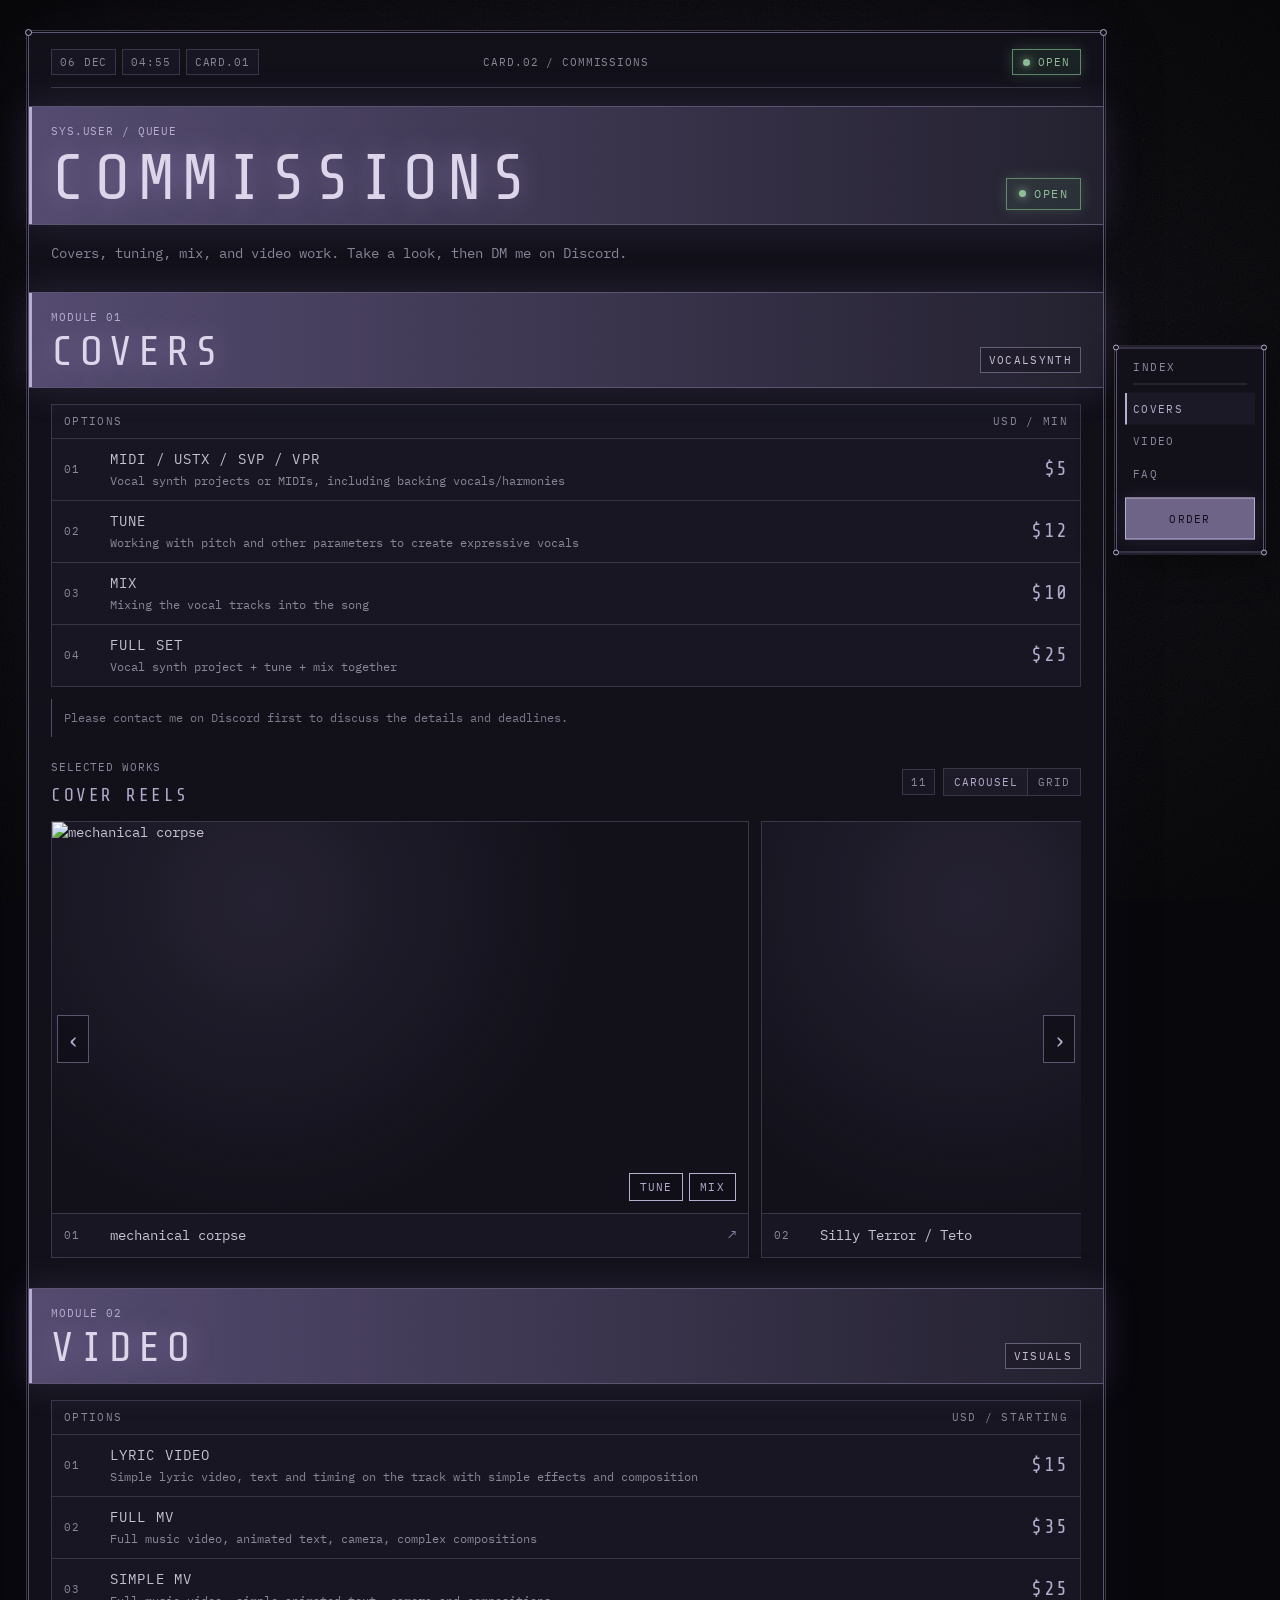
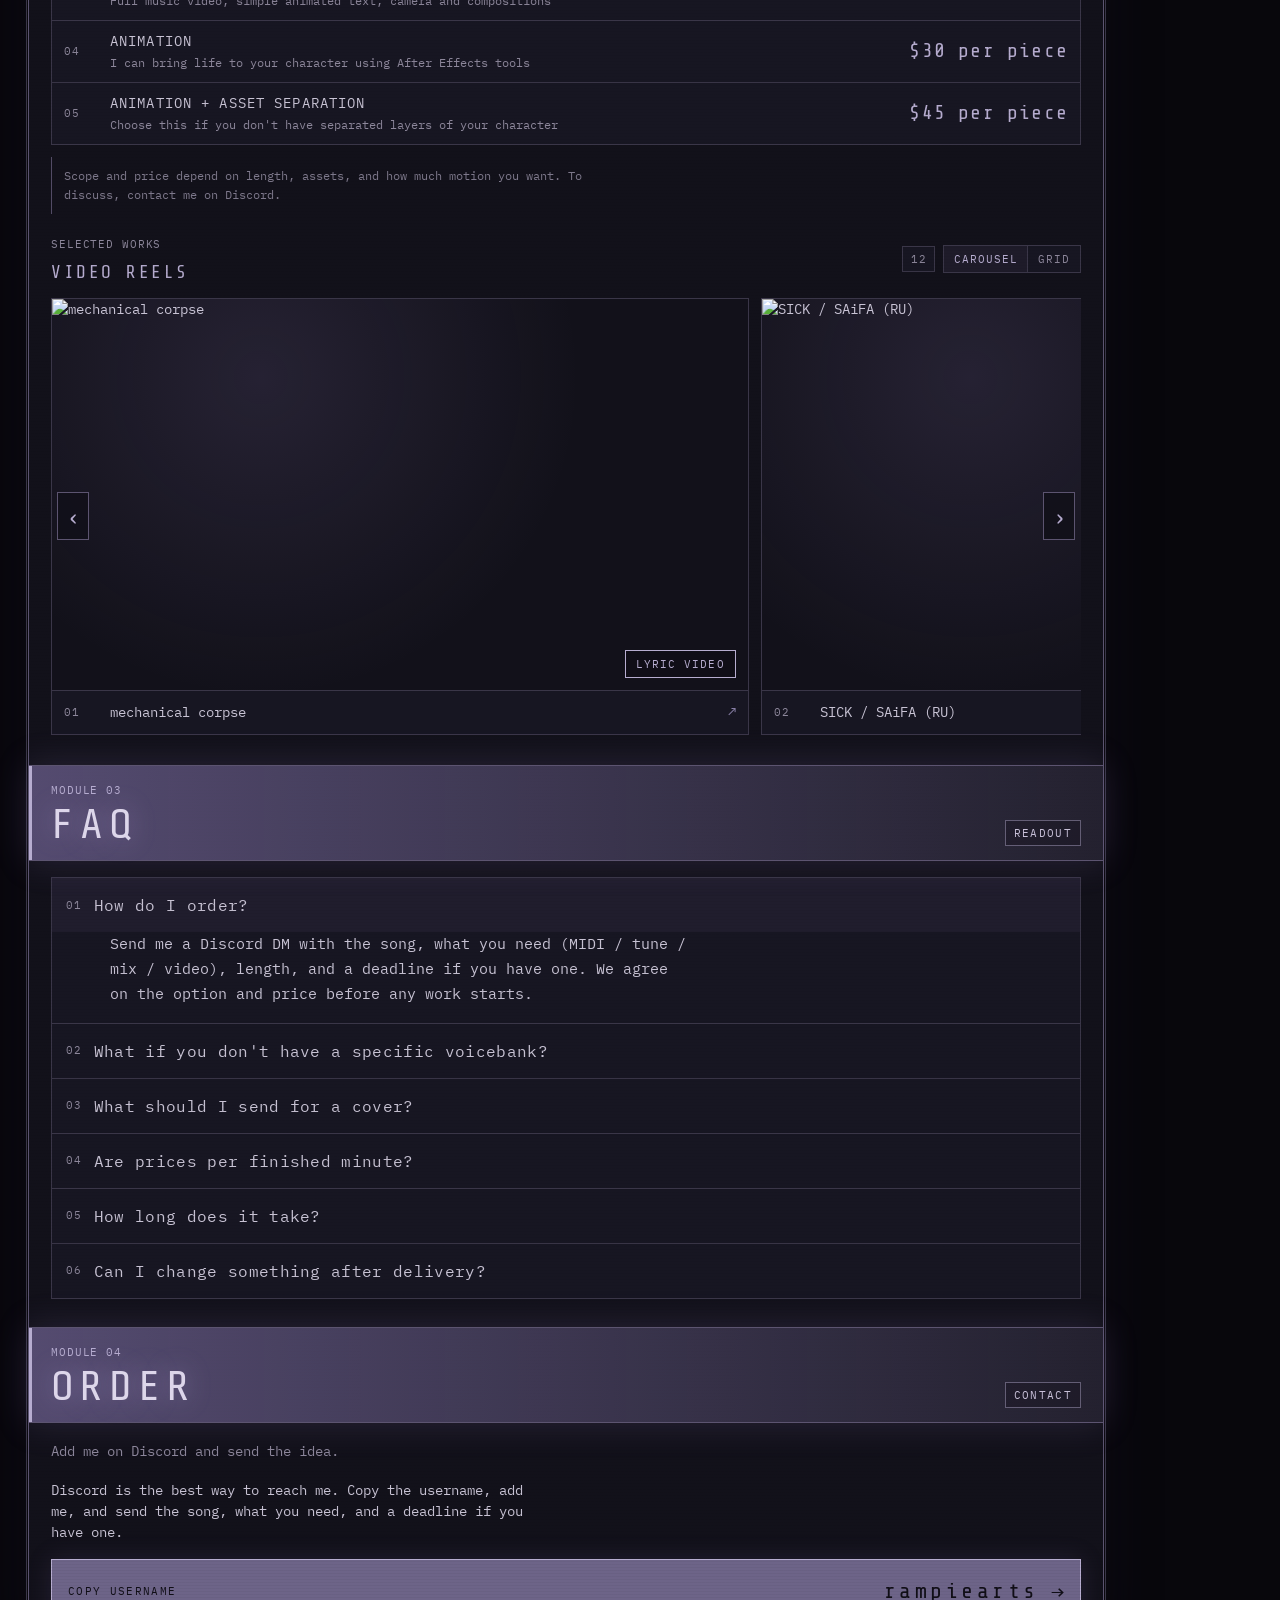
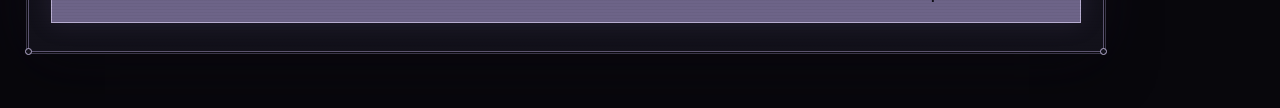
==== commissions.html @ 40d10630 "Initial commit" ====
<!DOCTYPE html>
<html lang="ru" class="page-commissions">
  <head>
    <meta charset="UTF-8" />
    <meta name="viewport" content="width=device-width, initial-scale=1" />
    <title>Rampie — Commissions</title>
    <meta name="description" content="Rampie — covers, mix, visuals. Commission menu." />
    <meta name="referrer" content="strict-origin-when-cross-origin" />
    <link rel="icon" href="assets/favicon.svg" type="image/svg+xml" />
    <link rel="preconnect" href="https://fonts.googleapis.com" />
    <link rel="preconnect" href="https://fonts.gstatic.com" crossorigin />
    <link
      href="https://fonts.googleapis.com/css2?family=IBM+Plex+Mono:wght@400;500;600&family=Share+Tech+Mono&display=swap"
      rel="stylesheet"
    />
    <link rel="stylesheet" href="css/styles.css" />
  </head>
  <body>
    <div class="crt" aria-hidden="true">
      <div class="crt-grid"></div>
      <div class="crt-grain"></div>
      <div class="crt-vignette"></div>
    </div>

    <nav class="side-nav" aria-label="Sections">
      <span class="node node-tl" aria-hidden="true"></span>
      <span class="node node-tr" aria-hidden="true"></span>
      <span class="node node-bl" aria-hidden="true"></span>
      <span class="node node-br" aria-hidden="true"></span>
      <p class="side-nav-kicker">INDEX</p>
      <a href="#covers" data-nav="covers">COVERS</a>
      <a href="#video" data-nav="video">VIDEO</a>
      <a href="#faq" data-nav="faq">FAQ</a>
      <a class="nav-order" href="#order">ORDER</a>
    </nav>

    <main class="stage stage-wide">
      <article class="window window-wide">
        <span class="node node-tl" aria-hidden="true"></span>
        <span class="node node-tr" aria-hidden="true"></span>
        <span class="node node-bl" aria-hidden="true"></span>
        <span class="node node-br" aria-hidden="true"></span>
        <div class="window-scan" aria-hidden="true"></div>

        <header class="window-bar">
          <div class="chips">
            <span class="chip" id="clock-date">-- --</span>
            <span class="chip" id="clock-time">--:--</span>
            <a class="chip chip-link" href="index.html">CARD.01</a>
          </div>
          <div class="sys-label">CARD.02 / COMMISSIONS</div>
          <div class="bar-status">
            <span class="status-chip is-open" data-commissions-status>
              <i class="status-dot" aria-hidden="true"></i>
              <span data-commissions-label>OPEN</span>
            </span>
          </div>
        </header>

        <section class="page-intro">
          <header class="title-bar">
            <div>
              <p class="kicker">SYS.USER / QUEUE</p>
              <h1 class="page-title">COMMISSIONS</h1>
            </div>
            <span class="status-chip status-chip-lg is-open" data-commissions-status>
              <i class="status-dot" aria-hidden="true"></i>
              <span data-commissions-label>OPEN</span>
            </span>
          </header>
          <p class="blurb page-blurb">
            Covers, tuning, mix, and video work. Take a look, then DM me on Discord.
          </p>
        </section>

        <!--
          КАВЕРЫ — опции и цены за минуту.
          Правь названия и цифры прямо здесь.
        -->
        <section class="mod" id="covers">
          <header class="title-bar">
            <div>
              <p class="kicker">MODULE 01</p>
              <h2>COVERS</h2>
            </div>
            <span class="mod-tag">VOCALSYNTH</span>
          </header>

          <div class="opt-box">
            <header>
              <span>OPTIONS</span>
              <span>USD / MIN</span>
            </header>
            <ol>
              <li>
                <span class="idx">01</span>
                <div class="opt-copy">
                  <span class="opt-name">MIDI / USTX / SVP / VPR</span>
                  <span class="opt-desc">Vocal synth projects or MIDIs, including backing vocals/harmonies</span>
                </div>
                <span class="opt-price">$5</span>
              </li>
              <li>
                <span class="idx">02</span>
                <div class="opt-copy">
                  <span class="opt-name">TUNE</span>
                  <span class="opt-desc">Working with pitch and other parameters to create expressive vocals</span>
                </div>
                <span class="opt-price">$12</span>
              </li>
              <li>
                <span class="idx">03</span>
                <div class="opt-copy">
                  <span class="opt-name">MIX</span>
                  <span class="opt-desc">Mixing the vocal tracks into the song</span>
                </div>
                <span class="opt-price">$10</span>
              </li>
              <li>
                <span class="idx">04</span>
                <div class="opt-copy">
                  <span class="opt-name">FULL SET</span>
                  <span class="opt-desc">Vocal synth project + tune + mix together</span>
                </div>
                <span class="opt-price">$25</span>
              </li>
            </ol>
          </div>

          <p class="memo">
            Please contact me on Discord first to discuss the details and deadlines.
          </p>

          <div class="works" data-works="covers">
            <header class="works-head">
              <div>
                <p class="kicker">SELECTED WORKS</p>
                <h3>COVER REELS</h3>
              </div>
              <div class="works-tools">
                <span class="works-count" data-works-count>00</span>
                <div class="view-toggle" role="group" aria-label="Works layout">
                  <button type="button" class="is-on" data-view="carousel">CAROUSEL</button>
                  <button type="button" data-view="grid">GRID</button>
                </div>
              </div>
            </header>
            <div class="carousel">
              <button type="button" class="carousel-btn prev" data-carousel-prev aria-label="Previous">‹</button>
              <div class="carousel-track" data-carousel-track tabindex="0"></div>
              <button type="button" class="carousel-btn next" data-carousel-next aria-label="Next">›</button>
            </div>
          </div>
        </section>

        <!--
          ВИДЕО — lyric / MV / анимация.
          Цены здесь за работу, не за минуту — поправь как нужно.
        -->
        <section class="mod" id="video">
          <header class="title-bar">
            <div>
              <p class="kicker">MODULE 02</p>
              <h2>VIDEO</h2>
            </div>
            <span class="mod-tag">VISUALS</span>
          </header>

          <div class="opt-box">
            <header>
              <span>OPTIONS</span>
              <span>USD / STARTING</span>
            </header>
            <ol>
              <li>
                <span class="idx">01</span>
                <div class="opt-copy">
                  <span class="opt-name">LYRIC VIDEO</span>
                  <span class="opt-desc">Simple lyric video, text and timing on the track with simple effects and composition</span>
                </div>
                <span class="opt-price">$15</span>
              </li>
              <li>
                <span class="idx">02</span>
                <div class="opt-copy">
                  <span class="opt-name">FULL MV</span>
                  <span class="opt-desc">Full music video, animated text, camera, complex compositions</span>
                </div>
                <span class="opt-price">$35</span>
              </li>
              <li>
                <span class="idx">03</span>
                <div class="opt-copy">
                  <span class="opt-name">SIMPLE MV</span>
                  <span class="opt-desc">Full music video, simple animated text, camera and compositions</span>
                </div>
                <span class="opt-price">$25</span>
              </li>
              <li>
                <span class="idx">04</span>
                <div class="opt-copy">
                  <span class="opt-name">ANIMATION</span>
                  <span class="opt-desc">I can bring life to your character using After Effects tools</span>
                </div>
                <span class="opt-price">$30 per piece</span>
              </li>
              <li>
                <span class="idx">05</span>
                <div class="opt-copy">
                  <span class="opt-name">ANIMATION + ASSET SEPARATION</span>
                  <span class="opt-desc">Choose this if you don't have separated layers of your character</span>
                </div>
                <span class="opt-price">$45 per piece</span>
              </li>
            </ol>
          </div>

          <p class="memo">
            Scope and price depend on length, assets, and how much motion you want. To discuss, contact me on Discord.
          </p>

          <div class="works" data-works="video">
            <header class="works-head">
              <div>
                <p class="kicker">SELECTED WORKS</p>
                <h3>VIDEO REELS</h3>
              </div>
              <div class="works-tools">
                <span class="works-count" data-works-count>00</span>
                <div class="view-toggle" role="group" aria-label="Works layout">
                  <button type="button" class="is-on" data-view="carousel">CAROUSEL</button>
                  <button type="button" data-view="grid">GRID</button>
                </div>
              </div>
            </header>
            <div class="carousel">
              <button type="button" class="carousel-btn prev" data-carousel-prev aria-label="Previous">‹</button>
              <div class="carousel-track" data-carousel-track tabindex="0"></div>
              <button type="button" class="carousel-btn next" data-carousel-next aria-label="Next">›</button>
            </div>
          </div>
        </section>

        <!-- FAQ — вопросы и ответы можно править здесь. -->
        <section class="mod" id="faq">
          <header class="title-bar">
            <div>
              <p class="kicker">MODULE 03</p>
              <h2>FAQ</h2>
            </div>
            <span class="mod-tag">READOUT</span>
          </header>

          <div class="faq-box">
            <details open>
              <summary>
                <span class="idx">01</span>
                <span>How do I order?</span>
              </summary>
              <p>Send me a Discord DM with the song, what you need (MIDI / tune / mix / video), length, and a deadline if you have one. We agree on the option and price before any work starts.</p>
            </details>
            <details>
              <summary>
                <span class="idx">02</span>
                <span>What if you don't have a specific voicebank?</span>
              </summary>
              <p>If the voice bank requires a paid license, there are several options: <br><br>
                - I can work with the voice bank I already have and provide you with a project file for rendering.<br>
                - You can provide me with an account for the voice bank, if the engine technically allows it and that works for you.<br><br>
                I mostly work with Synthesizer V and Diffsinger, but I also have experience working with Vocaloid, UTAU, and Voisona.
              </p>
            </details>
            <details>
              <summary>
                <span class="idx">03</span>
                <span>What should I send for a cover?</span>
              </summary>
              <p>MIDI, USTX, SVP, or VPR if you have it, any preferences - for example, how it should feel. Note the singer, tempo, and whether you want harmonies or backing vocals. WAV / instrumental helps for mix.</p>
            </details>
            <details>
              <summary>
                <span class="idx">04</span>
                <span>Are prices per finished minute?</span>
              </summary>
              <p>The prices for covers listed on this page are per minute of track. Video prices are also per minute, but character animations are priced for the whole piece, since theese are looped animations and the price varies more depending on complexity.</p>
            </details>
            <details>
              <summary>
                <span class="idx">05</span>
                <span>How long does it take?</span>
              </summary>
              <p>Depends on the option and the queue. A simple MIDI or lyric video is usually faster than a full cover or MV. I’ll give you a time window when we discuss.</p>
            </details>
            <details>
              <summary>
                <span class="idx">06</span>
                <span>Can I change something after delivery?</span>
              </summary>
              <p>Small fixes and changes are part of the job. But bigger changes are treated as extra work, so I can ask for an extra.</p>
            </details>
          </div>
        </section>

        <section class="mod mod-order" id="order">
          <header class="title-bar">
            <div>
              <p class="kicker">MODULE 04</p>
              <h2>ORDER</h2>
            </div>
            <span class="mod-tag">CONTACT</span>
          </header>

          <p class="blurb">
            Add me on Discord and send the idea.
          </p>

          <p class="order-invite">
            Discord is the best way to reach me. Copy the username, add me, and send the song, what you need, and a deadline if you have one.
          </p>

          <button type="button" class="cta" id="copy-discord-cta" data-handle="rampiearts">
            <span class="cta-kicker">COPY USERNAME</span>
            <span class="cta-title">rampiearts</span>
            <span class="cta-arrow" aria-hidden="true">→</span>
          </button>
        </section>
      </article>
    </main>

    <div class="copy-toast" id="copy-toast" role="status" aria-live="polite">Username copied</div>

    <div class="work-overlay" id="work-overlay" hidden>
      <div class="work-overlay-panel">
        <header>
          <span data-overlay-label>WORK</span>
          <button type="button" class="copy-btn" data-overlay-close>close</button>
        </header>
        <div class="work-overlay-body" data-overlay-body></div>
      </div>
    </div>

    <script src="data/status.js"></script>
    <script src="data/works.js"></script>
    <script src="js/card.js"></script>
    <script src="js/commissions.js"></script>
  </body>
</html>
---- css/styles.css ----
:root {
  --void: #08070c;
  --bg-mid: #100e16;
  --panel: #12111a;
  --panel-2: #171622;
  --line: #3a3648;
  --line-hi: #5c5470;
  --text: #c8c3d4;
  --text-dim: #8d879b;
  --accent: #8a80a8;
  --accent-hi: #b7add0;
  --fill: #6d6488;
  --fill-hover: #8177a0;
  --ink-on-fill: #100e16;
  --font: "IBM Plex Mono", ui-monospace, monospace;
  --font-display: "Share Tech Mono", "IBM Plex Mono", monospace;
}

*,
*::before,
*::after {
  box-sizing: border-box;
}

html,
body {
  margin: 0;
  min-height: 100%;
}

body {
  color: var(--text);
  font-family: var(--font);
  font-size: 14px;
  line-height: 1.5;
  background: var(--void);
}

a {
  color: inherit;
  text-decoration: none;
}

button {
  font: inherit;
  color: inherit;
  cursor: pointer;
}

.crt {
  position: fixed;
  inset: 0;
  z-index: 0;
  background:
    radial-gradient(900px 520px at 50% 42%, var(--bg-mid), transparent 70%),
    var(--void);
}

.crt-grid {
  position: absolute;
  inset: 0;
  background-image:
    linear-gradient(rgba(90, 80, 120, 0.07) 1px, transparent 1px),
    linear-gradient(90deg, rgba(90, 80, 120, 0.07) 1px, transparent 1px);
  background-size: 48px 48px;
  mask-image: radial-gradient(circle at 50% 45%, #000 20%, transparent 75%);
}

.crt-grain {
  position: absolute;
  inset: 0;
  opacity: 0.16;
  background-image: url("data:image/svg+xml,%3Csvg xmlns='http://www.w3.org/2000/svg' width='160' height='160'%3E%3Cfilter id='n'%3E%3CfeTurbulence type='fractalNoise' baseFrequency='.8' numOctaves='4' stitchTiles='stitch'/%3E%3C/filter%3E%3Crect width='160' height='160' filter='url(%23n)' opacity='.65'/%3E%3C/svg%3E");
  pointer-events: none;
}

.crt-vignette {
  position: absolute;
  inset: 0;
  background: radial-gradient(ellipse at center, transparent 40%, rgba(0, 0, 0, 0.55) 100%);
  pointer-events: none;
}

.stage {
  position: relative;
  z-index: 1;
  min-height: 100vh;
  display: grid;
  place-items: center;
  padding: 28px 16px;
}

.window {
  position: relative;
  width: min(720px, 100%);
  padding: 16px 18px 18px;
  background: var(--panel);
  border: 1px solid var(--line-hi);
  box-shadow:
    0 0 0 1px #0a090e,
    0 0 0 2px var(--line),
    0 18px 50px rgba(0, 0, 0, 0.45),
    0 0 60px rgba(90, 70, 140, 0.12);
}

.node {
  position: absolute;
  width: 7px;
  height: 7px;
  border: 1px solid var(--accent-hi);
  border-radius: 50%;
  background: var(--panel);
  z-index: 3;
}

.node-tl { top: -4px; left: -4px; }
.node-tr { top: -4px; right: -4px; }
.node-bl { bottom: -4px; left: -4px; }
.node-br { bottom: -4px; right: -4px; }

.window-scan {
  position: absolute;
  inset: 0;
  pointer-events: none;
  background: repeating-linear-gradient(
    to bottom,
    transparent 0 2px,
    rgba(0, 0, 0, 0.1) 2px 3px
  );
  opacity: 0.35;
}

.window-bar {
  display: grid;
  grid-template-columns: 1fr auto 1fr;
  align-items: center;
  gap: 10px;
  padding-bottom: 12px;
  border-bottom: 1px solid var(--line);
  margin-bottom: 18px;
}

.chips {
  display: flex;
  gap: 6px;
}

.chip,
.sys-label,
.idx,
.kicker {
  color: var(--text-dim);
  letter-spacing: 0.08em;
  text-transform: uppercase;
  font-size: 11px;
}

.chip {
  display: inline-flex;
  align-items: center;
  min-height: 26px;
  padding: 0 8px;
  border: 1px solid var(--line);
  background: var(--panel-2);
}

.bar-status {
  display: flex;
  justify-content: flex-end;
}

.status-chip {
  display: inline-flex;
  align-items: center;
  gap: 8px;
  min-height: 26px;
  padding: 0 10px;
  border: 1px solid var(--line);
  background: var(--panel-2);
  font-size: 11px;
  letter-spacing: 0.1em;
}

.status-dot {
  width: 7px;
  height: 7px;
  border-radius: 50%;
  background: currentColor;
}

.status-chip.is-open {
  color: #8fbe98;
  border-color: #5d8a68;
  background: rgba(80, 130, 95, 0.16);
  box-shadow: 0 0 14px rgba(110, 160, 120, 0.28);
}

.status-chip.is-closed {
  color: #d08a90;
  border-color: #8f5c62;
  background: rgba(140, 70, 80, 0.16);
  box-shadow: 0 0 14px rgba(170, 80, 90, 0.28);
}

.status-chip.is-open .status-dot {
  box-shadow: 0 0 8px currentColor;
}

.status-chip.is-closed .status-dot {
  box-shadow: 0 0 8px currentColor;
}

.status-chip-lg {
  min-height: 32px;
  padding: 0 12px;
  font-size: 12px;
  letter-spacing: 0.12em;
}

.status-text {
  margin: 0;
}

.status-text.is-open {
  color: #8fbe98;
  text-shadow: 0 0 10px rgba(140, 200, 150, 0.35);
}

.status-text.is-closed {
  color: #d08a90;
  text-shadow: 0 0 10px rgba(200, 110, 120, 0.35);
}

.sys-label {
  text-align: center;
}

.traffic {
  display: flex;
  justify-content: flex-end;
  gap: 6px;
}

.traffic i {
  width: 8px;
  height: 8px;
  border-radius: 50%;
  border: 1px solid var(--line-hi);
  background: #2a2734;
}

.traffic i:nth-child(3) {
  background: #5a5270;
}

.identity {
  display: grid;
  grid-template-columns: 148px 1fr;
  gap: 18px;
  align-items: start;
}

.avatar-frame {
  position: relative;
  aspect-ratio: 1;
  border: 1px solid var(--line-hi);
  background:
    radial-gradient(circle at 30% 20%, rgba(140, 120, 180, 0.18), transparent 50%),
    var(--panel-2);
  overflow: hidden;
}

.av-corner {
  position: absolute;
  width: 12px;
  height: 12px;
  z-index: 2;
  pointer-events: none;
}

.av-tl { top: 6px; left: 6px; border-top: 1px solid var(--accent-hi); border-left: 1px solid var(--accent-hi); }
.av-tr { top: 6px; right: 6px; border-top: 1px solid var(--accent-hi); border-right: 1px solid var(--accent-hi); }
.av-bl { bottom: 6px; left: 6px; border-bottom: 1px solid var(--accent-hi); border-left: 1px solid var(--accent-hi); }
.av-br { bottom: 6px; right: 6px; border-bottom: 1px solid var(--accent-hi); border-right: 1px solid var(--accent-hi); }

.avatar-frame img {
  width: 100%;
  height: 100%;
  object-fit: cover;
  filter: grayscale(0.35) contrast(1.08) saturate(0.7);
}

.avatar-dither {
  position: absolute;
  inset: 0;
  pointer-events: none;
  background-image: radial-gradient(rgba(8, 7, 12, 0.45) 0.55px, transparent 0.7px);
  background-size: 3px 3px;
  mix-blend-mode: multiply;
}

.avatar-letter {
  position: absolute;
  inset: 0;
  display: grid;
  place-items: center;
  font-family: var(--font-display);
  font-size: 64px;
  color: var(--accent-hi);
  text-shadow: 0 0 18px rgba(160, 140, 200, 0.28);
}

.id-block h1 {
  margin: 0 0 12px;
  font-family: var(--font-display);
  font-size: clamp(36px, 7vw, 52px);
  font-weight: 400;
  letter-spacing: 0.14em;
  line-height: 1;
  color: var(--accent-hi);
  text-shadow: 0 0 22px rgba(150, 130, 190, 0.28);
}

.kicker {
  margin: 4px 0 6px;
}

.spec {
  margin: 0;
}

.spec div {
  display: grid;
  grid-template-columns: 84px 1fr;
  gap: 10px;
  padding: 5px 0;
  border-top: 1px solid var(--line);
}

.spec dt {
  color: var(--text-dim);
  font-size: 11px;
  letter-spacing: 0.08em;
}

.spec dd {
  margin: 0;
  color: var(--text);
}

.blurb {
  margin: 18px 0;
  color: var(--text-dim);
  max-width: 52ch;
}

.cta {
  display: flex;
  align-items: center;
  justify-content: space-between;
  gap: 12px;
  min-height: 64px;
  padding: 10px 16px;
  background: var(--fill);
  color: var(--ink-on-fill);
  border: 1px solid var(--accent-hi);
  box-shadow: 0 0 24px rgba(120, 100, 160, 0.18);
}

.cta:hover {
  background: var(--fill-hover);
}

.cta-kicker {
  font-size: 11px;
  letter-spacing: 0.12em;
}

.cta-title {
  margin-left: auto;
  font-family: var(--font-display);
  font-size: 22px;
  letter-spacing: 0.16em;
}

.cta-arrow {
  font-size: 22px;
}

.cta-ghost {
  justify-content: flex-start;
  background: transparent;
  color: var(--accent-hi);
  box-shadow: none;
}

.cta-ghost .cta-title {
  margin-left: 0;
}

.cta-ghost:hover {
  background: var(--panel-2);
}

.links-box {
  margin-top: 14px;
  border: 1px solid var(--line);
  background: var(--panel-2);
}

.links-box > header {
  display: flex;
  justify-content: space-between;
  padding: 8px 12px;
  border-bottom: 1px solid var(--line);
  color: var(--text-dim);
  font-size: 11px;
  letter-spacing: 0.12em;
}

.links-box ol {
  list-style: none;
  margin: 0;
  padding: 0;
}

.links-box a,
.discord-row {
  display: grid;
  grid-template-columns: 36px 1fr auto;
  gap: 10px;
  align-items: center;
  min-height: 44px;
  padding: 0 12px;
}

.links-box li + li {
  border-top: 1px solid var(--line);
}

.links-box a:hover,
.copy-btn:hover {
  background: rgba(140, 120, 180, 0.08);
}

.discord-row {
  grid-template-columns: 36px 1fr auto auto;
}

.link-go {
  color: var(--accent);
}

.copy-btn,
code {
  border: 1px solid var(--line);
  background: transparent;
  padding: 4px 8px;
  font-size: 12px;
  color: var(--accent-hi);
}

.window-stub {
  padding-bottom: 22px;
}

.stub-title {
  margin: 8px 0 10px;
  font-family: var(--font-display);
  font-size: 36px;
  letter-spacing: 0.14em;
  color: var(--accent-hi);
}

@media (max-width: 680px) {
  .window-bar {
    grid-template-columns: 1fr auto;
  }

  .sys-label {
    display: none;
  }

  .identity {
    grid-template-columns: 1fr;
  }

  .avatar-frame {
    width: 132px;
  }

  .cta-kicker {
    display: none;
  }
}

.chip-link:hover {
  color: var(--accent-hi);
  border-color: var(--line-hi);
}

html.page-commissions {
  scroll-behavior: smooth;
  scroll-padding-top: 20px;
}

.stage-wide {
  display: block;
  place-items: unset;
  padding: 32px 176px 56px 28px;
}

.window-wide {
  width: min(1400px, 100%);
  margin: 0 auto;
  padding: 16px 22px 28px;
}

.page-intro {
  margin-bottom: 6px;
}

.title-bar {
  position: relative;
  z-index: 1;
  display: flex;
  align-items: flex-end;
  justify-content: space-between;
  gap: 12px;
  margin: 0 -22px 16px;
  padding: 12px 22px 14px;
  background:
    linear-gradient(90deg, rgba(140, 124, 184, 0.55), rgba(109, 100, 136, 0.2) 100%);
  border-top: 1px solid var(--line-hi);
  border-bottom: 1px solid var(--line-hi);
  box-shadow:
    inset 3px 0 0 var(--accent-hi),
    0 0 36px rgba(150, 130, 200, 0.18);
}

.page-intro .title-bar {
  margin-top: 2px;
}

.page-title,
.title-bar h2 {
  margin: 0;
  font-family: var(--font-display);
  font-weight: 400;
  letter-spacing: 0.14em;
  line-height: 1;
  color: #ddd6ea;
  text-shadow: 0 0 26px rgba(190, 170, 230, 0.42);
}

.page-title {
  font-size: clamp(42px, 7vw, 64px);
}

.title-bar h2 {
  font-size: clamp(32px, 5vw, 42px);
}

.title-bar .kicker {
  color: #b7add0;
}

.title-bar .mod-tag {
  color: #c8c0d8;
  border-color: rgba(183, 173, 208, 0.45);
  background: rgba(16, 14, 22, 0.28);
}

.page-blurb {
  max-width: 80ch;
}

.mod {
  margin-top: 28px;
  padding-top: 0;
  border-top: 0;
  scroll-margin-top: 24px;
}

.works-head h3 {
  margin: 0;
  font-family: var(--font-display);
  font-weight: 400;
  letter-spacing: 0.14em;
  color: var(--accent-hi);
  font-size: 18px;
}

.mod-tag {
  color: var(--text-dim);
  font-size: 11px;
  letter-spacing: 0.12em;
  border: 1px solid var(--line);
  padding: 4px 8px;
}

.opt-box {
  border: 1px solid var(--line);
  background: var(--panel-2);
}

.opt-box > header,
.works-head,
.faq-box details summary,
.work-overlay-panel > header {
  display: flex;
  justify-content: space-between;
  align-items: center;
  gap: 10px;
  color: var(--text-dim);
  font-size: 11px;
  letter-spacing: 0.12em;
}

.opt-box > header {
  padding: 8px 12px;
  border-bottom: 1px solid var(--line);
}

.opt-box ol {
  list-style: none;
  margin: 0;
  padding: 0;
}

.opt-box li {
  display: grid;
  grid-template-columns: 36px 1fr auto;
  gap: 10px;
  align-items: center;
  min-height: 58px;
  padding: 10px 12px;
}

.opt-box li + li {
  border-top: 1px solid var(--line);
}

.opt-copy {
  display: flex;
  flex-direction: column;
  gap: 2px;
  min-width: 0;
}

.opt-name {
  letter-spacing: 0.08em;
  color: var(--text);
}

.opt-desc {
  color: var(--text-dim);
  font-size: 12px;
  letter-spacing: 0;
  text-transform: none;
}

.opt-price {
  font-family: var(--font-display);
  font-size: 20px;
  letter-spacing: 0.06em;
  color: var(--accent-hi);
  white-space: nowrap;
}

.memo {
  margin: 12px 0 0;
  padding: 10px 12px;
  border-left: 1px solid var(--line-hi);
  color: var(--text-dim);
  font-size: 12px;
  line-height: 1.55;
  max-width: 78ch;
  opacity: 0.88;
}

.works {
  margin-top: 18px;
}

.works-head {
  margin-bottom: 10px;
}

.works-tools {
  display: flex;
  align-items: center;
  gap: 8px;
}

.works-count {
  min-height: 26px;
  padding: 0 8px;
  border: 1px solid var(--line);
  background: var(--panel-2);
  display: inline-flex;
  align-items: center;
  font-size: 11px;
  letter-spacing: 0.08em;
  color: var(--text-dim);
}

.view-toggle {
  display: flex;
  border: 1px solid var(--line);
}

.view-toggle button {
  min-height: 26px;
  padding: 0 10px;
  border: 0;
  background: var(--panel-2);
  color: var(--text-dim);
  font-size: 11px;
  letter-spacing: 0.08em;
}

.view-toggle button + button {
  border-left: 1px solid var(--line);
}

.view-toggle button.is-on,
.view-toggle button:hover {
  color: var(--accent-hi);
  background: rgba(140, 120, 180, 0.1);
}

.carousel {
  position: relative;
}

.carousel-track {
  display: flex;
  gap: 12px;
  overflow-x: auto;
  scroll-snap-type: x mandatory;
  scrollbar-width: thin;
  scrollbar-color: var(--line-hi) var(--panel-2);
  padding: 2px;
}

.carousel-btn {
  position: absolute;
  top: 50%;
  z-index: 2;
  width: 32px;
  height: 48px;
  transform: translateY(-50%);
  border: 1px solid var(--line-hi);
  background: rgba(18, 17, 26, 0.88);
  color: var(--accent-hi);
  font-size: 22px;
}

.carousel-btn.prev { left: 6px; }
.carousel-btn.next { right: 6px; }
.carousel-btn:hover {
  background: var(--panel-2);
}

.works.is-grid .carousel-btn,
.works.is-empty .carousel-btn {
  display: none;
}

.works.is-grid .carousel-track {
  display: grid;
  grid-template-columns: repeat(auto-fill, minmax(240px, 1fr));
  overflow: visible;
  scroll-snap-type: none;
}

.work-card {
  flex: 0 0 min(68%, 720px);
  scroll-snap-align: start;
  border: 1px solid var(--line);
  background: var(--panel-2);
  min-width: 0;
}

.work-card:hover {
  border-color: var(--line-hi);
}

.works.is-grid .work-card {
  flex: none;
  width: auto;
}

.work-media {
  position: relative;
  aspect-ratio: 16 / 9;
  background:
    radial-gradient(circle at 30% 20%, rgba(140, 120, 180, 0.16), transparent 55%),
    var(--panel);
  overflow: hidden;
}

.work-media img,
.work-media iframe {
  width: 100%;
  height: 100%;
  border: 0;
  object-fit: cover;
  display: block;
}

.work-tags {
  position: absolute;
  right: 12px;
  bottom: 12px;
  display: flex;
  flex-wrap: wrap;
  justify-content: flex-end;
  gap: 6px;
  max-width: calc(100% - 24px);
  pointer-events: none;
}

.work-tag {
  display: inline-flex;
  align-items: center;
  min-height: 28px;
  padding: 0 10px;
  border: 1px solid var(--accent-hi);
  background: rgba(16, 14, 22, 0.78);
  color: var(--accent-hi);
  font-size: 11px;
  letter-spacing: 0.1em;
  text-transform: uppercase;
}

.work-meta {
  display: grid;
  grid-template-columns: 36px 1fr auto;
  gap: 10px;
  align-items: center;
  min-height: 44px;
  padding: 0 12px;
  border-top: 1px solid var(--line);
}

.work-title {
  overflow: hidden;
  text-overflow: ellipsis;
  white-space: nowrap;
}

.work-empty {
  flex: 1 0 100%;
  padding: 28px 16px;
  color: var(--text-dim);
  border: 1px dashed var(--line);
  background: var(--panel-2);
}

.work-empty code {
  margin-left: 6px;
}

.faq-box {
  border: 1px solid var(--line);
  background: var(--panel-2);
}

.faq-box details + details {
  border-top: 1px solid var(--line);
}

.faq-box details summary {
  list-style: none;
  cursor: pointer;
  min-height: 54px;
  padding: 12px 14px;
  justify-content: flex-start;
  gap: 12px;
  font-size: 16px;
  letter-spacing: 0.03em;
}

.faq-box summary::-webkit-details-marker {
  display: none;
}

.faq-box summary:hover,
.faq-box details[open] summary {
  background: rgba(140, 120, 180, 0.08);
}

.faq-box summary span:last-child {
  color: var(--text);
  letter-spacing: 0.02em;
  font-size: 16px;
}

.faq-box details p {
  margin: 0;
  padding: 0 14px 16px 58px;
  color: var(--text);
  font-size: 15px;
  line-height: 1.65;
  max-width: 72ch;
}

.order-invite {
  margin: 0 0 16px;
  max-width: 62ch;
  color: var(--text);
}

.mod-order .cta {
  margin-top: 4px;
  width: 100%;
}

.copy-toast {
  position: fixed;
  left: 50%;
  bottom: 28px;
  z-index: 40;
  padding: 10px 16px;
  border: 1px solid var(--accent-hi);
  background: var(--panel);
  color: var(--accent-hi);
  font-size: 13px;
  letter-spacing: 0.08em;
  text-transform: uppercase;
  box-shadow:
    0 0 0 1px #0a090e,
    0 0 0 2px var(--line),
    0 12px 28px rgba(0, 0, 0, 0.45);
  opacity: 0;
  pointer-events: none;
  transform: translateX(-50%) translateY(10px);
  transition: opacity 0.18s ease, transform 0.18s ease;
}

.copy-toast.is-on {
  opacity: 1;
  transform: translateX(-50%) translateY(0);
}

.side-nav {
  position: fixed;
  right: 16px;
  top: 50%;
  transform: translateY(-50%);
  width: 148px;
  z-index: 8;
  padding: 10px 8px 12px;
  background: var(--panel);
  border: 1px solid var(--line-hi);
  box-shadow:
    0 0 0 1px #0a090e,
    0 0 0 2px var(--line),
    0 12px 32px rgba(0, 0, 0, 0.4);
}

.side-nav .node {
  width: 6px;
  height: 6px;
}

.side-nav-kicker {
  margin: 0 8px 8px;
  padding-bottom: 8px;
  border-bottom: 1px solid var(--line);
  color: var(--text-dim);
  font-size: 11px;
  letter-spacing: 0.14em;
}

.side-nav a {
  display: block;
  padding: 8px 8px;
  color: var(--text-dim);
  font-size: 11px;
  letter-spacing: 0.12em;
}

.side-nav a:hover,
.side-nav a.is-active {
  color: var(--accent-hi);
  background: rgba(140, 120, 180, 0.08);
}

.side-nav a.is-active {
  box-shadow: inset 2px 0 0 var(--accent-hi);
}

.side-nav a.nav-order {
  margin: 8px 0 0;
  min-height: 42px;
  display: grid;
  place-items: center;
  background: var(--fill);
  color: var(--ink-on-fill);
  border: 1px solid var(--accent-hi);
  box-shadow: 0 0 18px rgba(120, 100, 160, 0.18);
}

.side-nav a.nav-order:hover,
.side-nav a.nav-order.is-active {
  background: var(--void);
  color: var(--accent-hi);
  box-shadow: 0 0 18px rgba(120, 100, 160, 0.16);
}

.work-overlay {
  position: fixed;
  inset: 0;
  z-index: 30;
  display: grid;
  place-items: center;
  padding: 24px 16px;
  background: rgba(8, 7, 12, 0.72);
}

.work-overlay[hidden] {
  display: none;
}

.work-overlay-panel {
  width: min(920px, 100%);
  background: var(--panel);
  border: 1px solid var(--line-hi);
  box-shadow:
    0 0 0 1px #0a090e,
    0 0 0 2px var(--line);
}

.work-overlay-panel > header {
  padding: 10px 12px;
  border-bottom: 1px solid var(--line);
}

.work-overlay-body {
  aspect-ratio: 16 / 9;
  background: #0a090e;
}

.work-overlay-body iframe,
.work-overlay-body img {
  width: 100%;
  height: 100%;
  border: 0;
  object-fit: contain;
}

@media (max-width: 1100px) {
  .stage-wide {
    padding: 24px 16px 96px;
  }

  .side-nav {
    top: auto;
    bottom: 0;
    left: 0;
    right: 0;
    transform: none;
    width: 100%;
    display: flex;
    align-items: center;
    gap: 4px;
    padding: 8px 10px;
    border-left: 0;
    border-right: 0;
    border-bottom: 0;
  }

  .side-nav .node,
  .side-nav-kicker {
    display: none;
  }

  .side-nav a {
    flex: 1;
    text-align: center;
    padding: 8px 4px;
  }

  .nav-order {
    margin: 0;
    min-height: 36px;
    flex: 1.15;
  }

  .side-nav a.is-active {
    box-shadow: inset 0 -2px 0 var(--accent-hi);
  }

  .side-nav a.nav-order.is-active {
    box-shadow: none;
  }

  .copy-toast {
    bottom: 72px;
  }
}

@media (max-width: 680px) {
  .work-card {
    flex-basis: 86%;
  }

  .opt-box li {
    grid-template-columns: 28px 1fr;
    gap: 8px;
  }

  .opt-price {
    grid-column: 2;
    font-size: 18px;
  }

  .faq-box details p {
    padding-left: 14px;
  }

  .works-head,
  .title-bar {
    flex-wrap: wrap;
  }
}

@media (prefers-reduced-motion: reduce) {
  html.page-commissions {
    scroll-behavior: auto;
  }

  .cta,
  .links-box a,
  .side-nav a,
  .carousel-btn,
  .work-tag,
  .view-toggle button,
  .copy-toast {
    transition: none;
  }
}
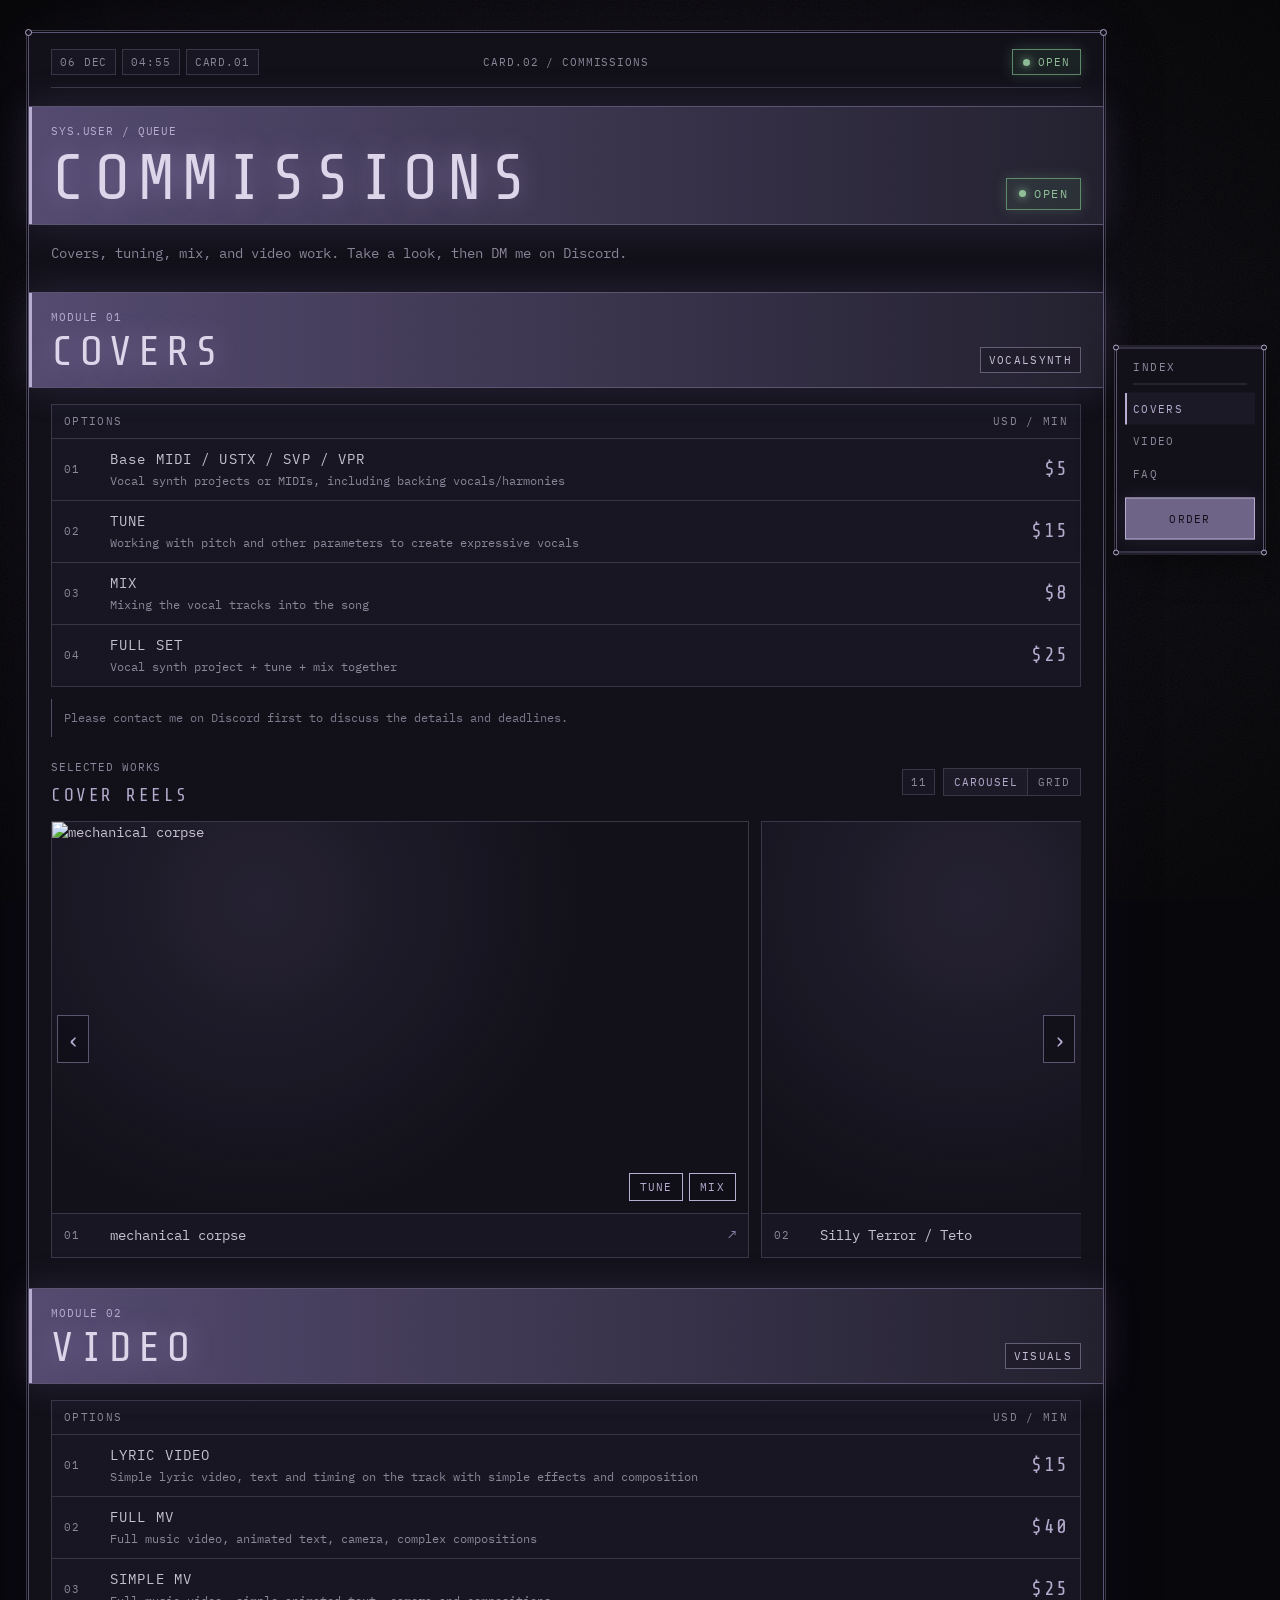
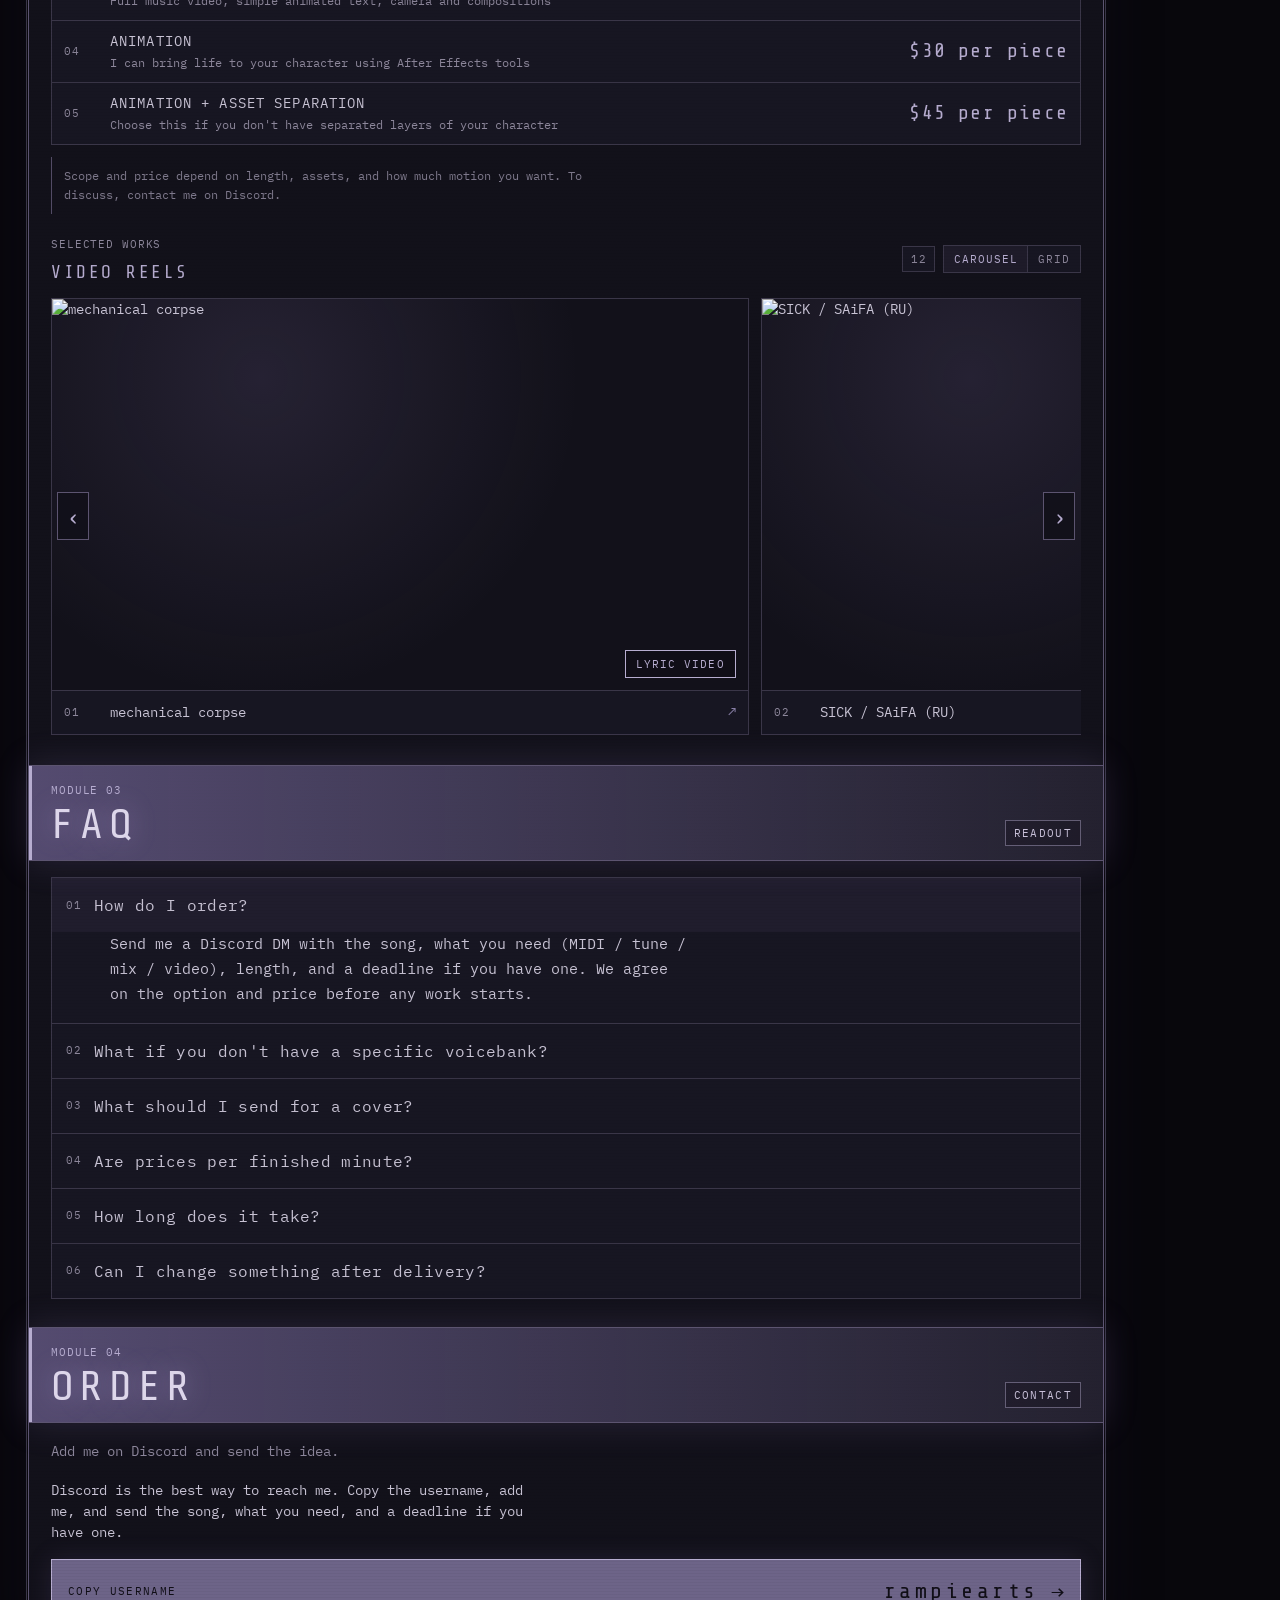
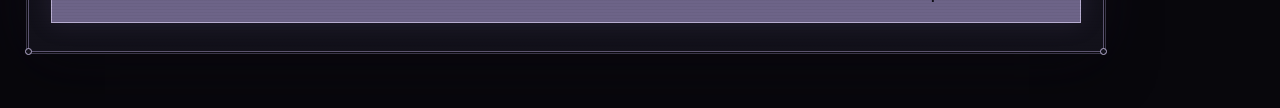
==== commit f74af8d7: "Change #1" ====
--- a/commissions.html
+++ b/commissions.html
@@ -95,7 +95,7 @@
               <li>
                 <span class="idx">01</span>
                 <div class="opt-copy">
-                  <span class="opt-name">MIDI / USTX / SVP / VPR</span>
+                  <span class="opt-name">Base MIDI / USTX / SVP / VPR</span>
                   <span class="opt-desc">Vocal synth projects or MIDIs, including backing vocals/harmonies</span>
                 </div>
                 <span class="opt-price">$5</span>
@@ -106,7 +106,7 @@
                   <span class="opt-name">TUNE</span>
                   <span class="opt-desc">Working with pitch and other parameters to create expressive vocals</span>
                 </div>
-                <span class="opt-price">$12</span>
+                <span class="opt-price">$15</span>
               </li>
               <li>
                 <span class="idx">03</span>
@@ -114,7 +114,7 @@
                   <span class="opt-name">MIX</span>
                   <span class="opt-desc">Mixing the vocal tracks into the song</span>
                 </div>
-                <span class="opt-price">$10</span>
+                <span class="opt-price">$8</span>
               </li>
               <li>
                 <span class="idx">04</span>
@@ -169,7 +169,7 @@
           <div class="opt-box">
             <header>
               <span>OPTIONS</span>
-              <span>USD / STARTING</span>
+              <span>USD / MIN</span>
             </header>
             <ol>
               <li>
@@ -186,7 +186,7 @@
                   <span class="opt-name">FULL MV</span>
                   <span class="opt-desc">Full music video, animated text, camera, complex compositions</span>
                 </div>
-                <span class="opt-price">$35</span>
+                <span class="opt-price">$40</span>
               </li>
               <li>
                 <span class="idx">03</span>
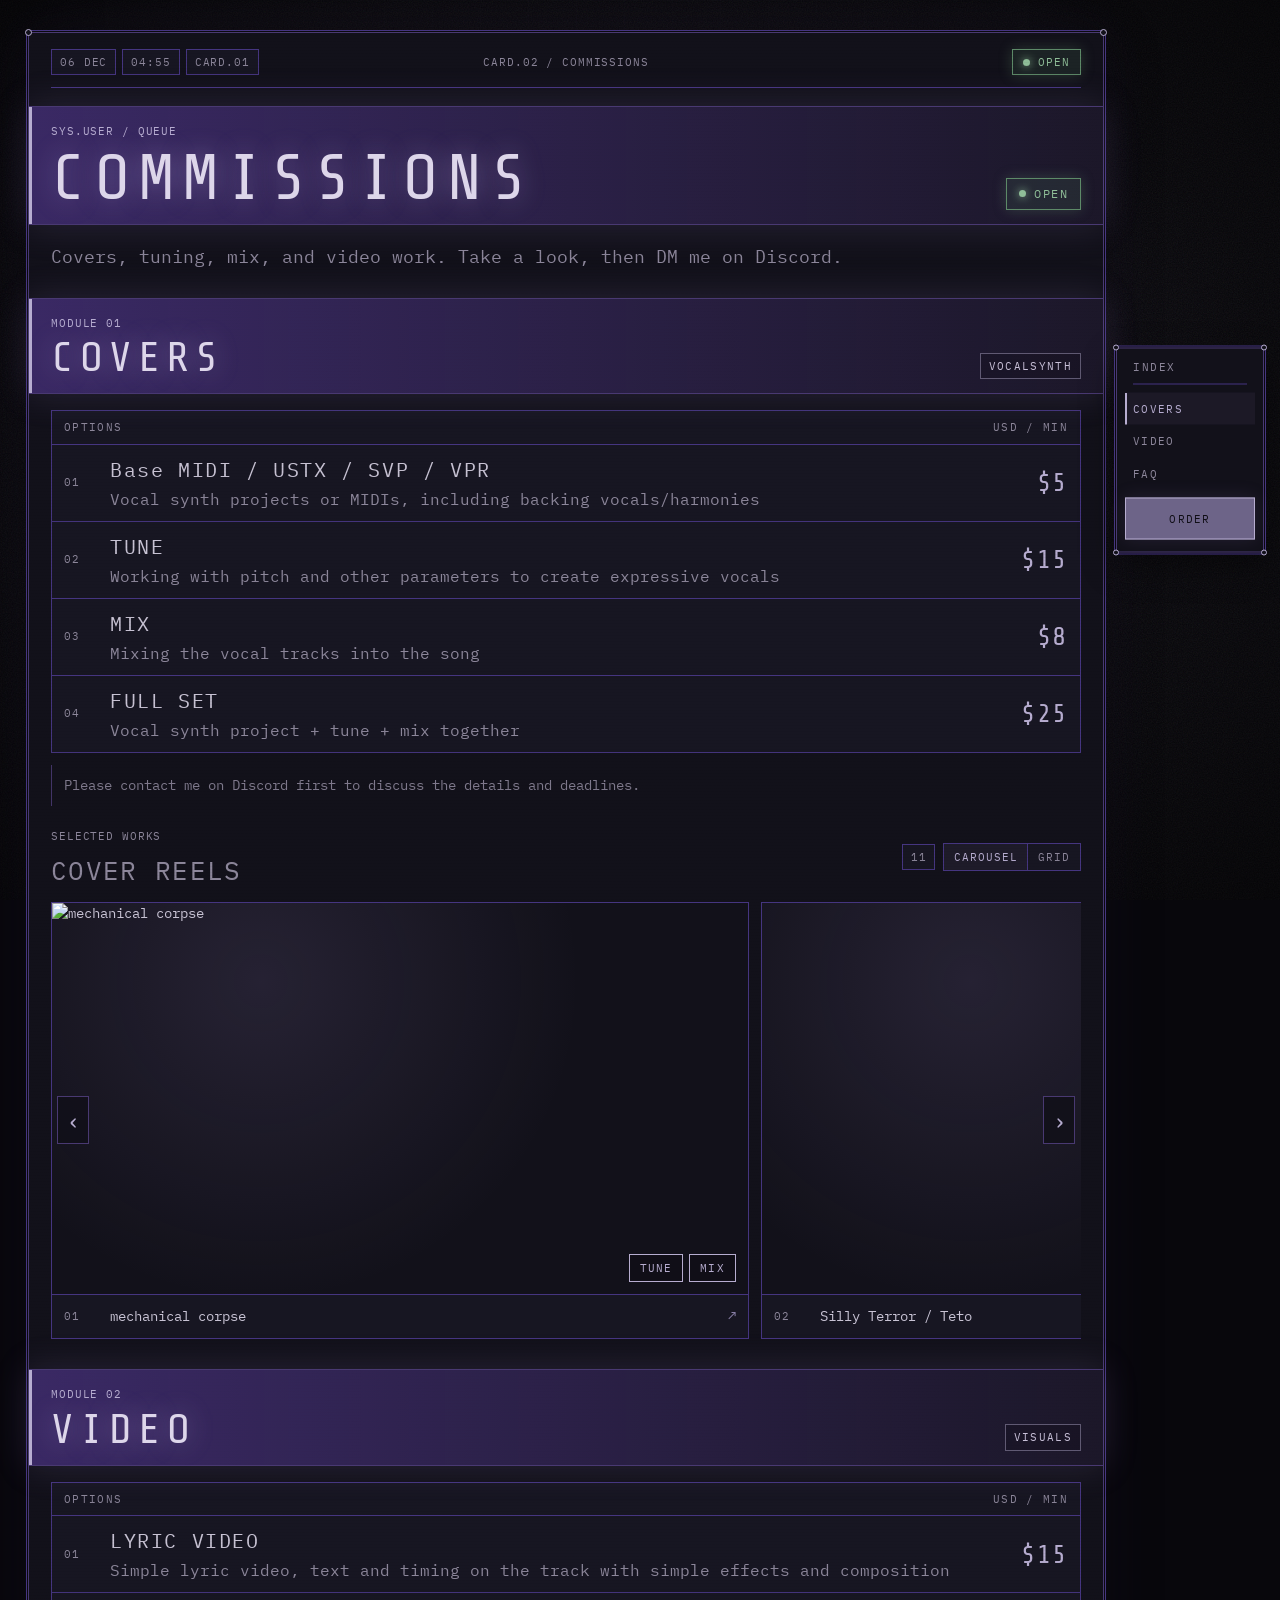
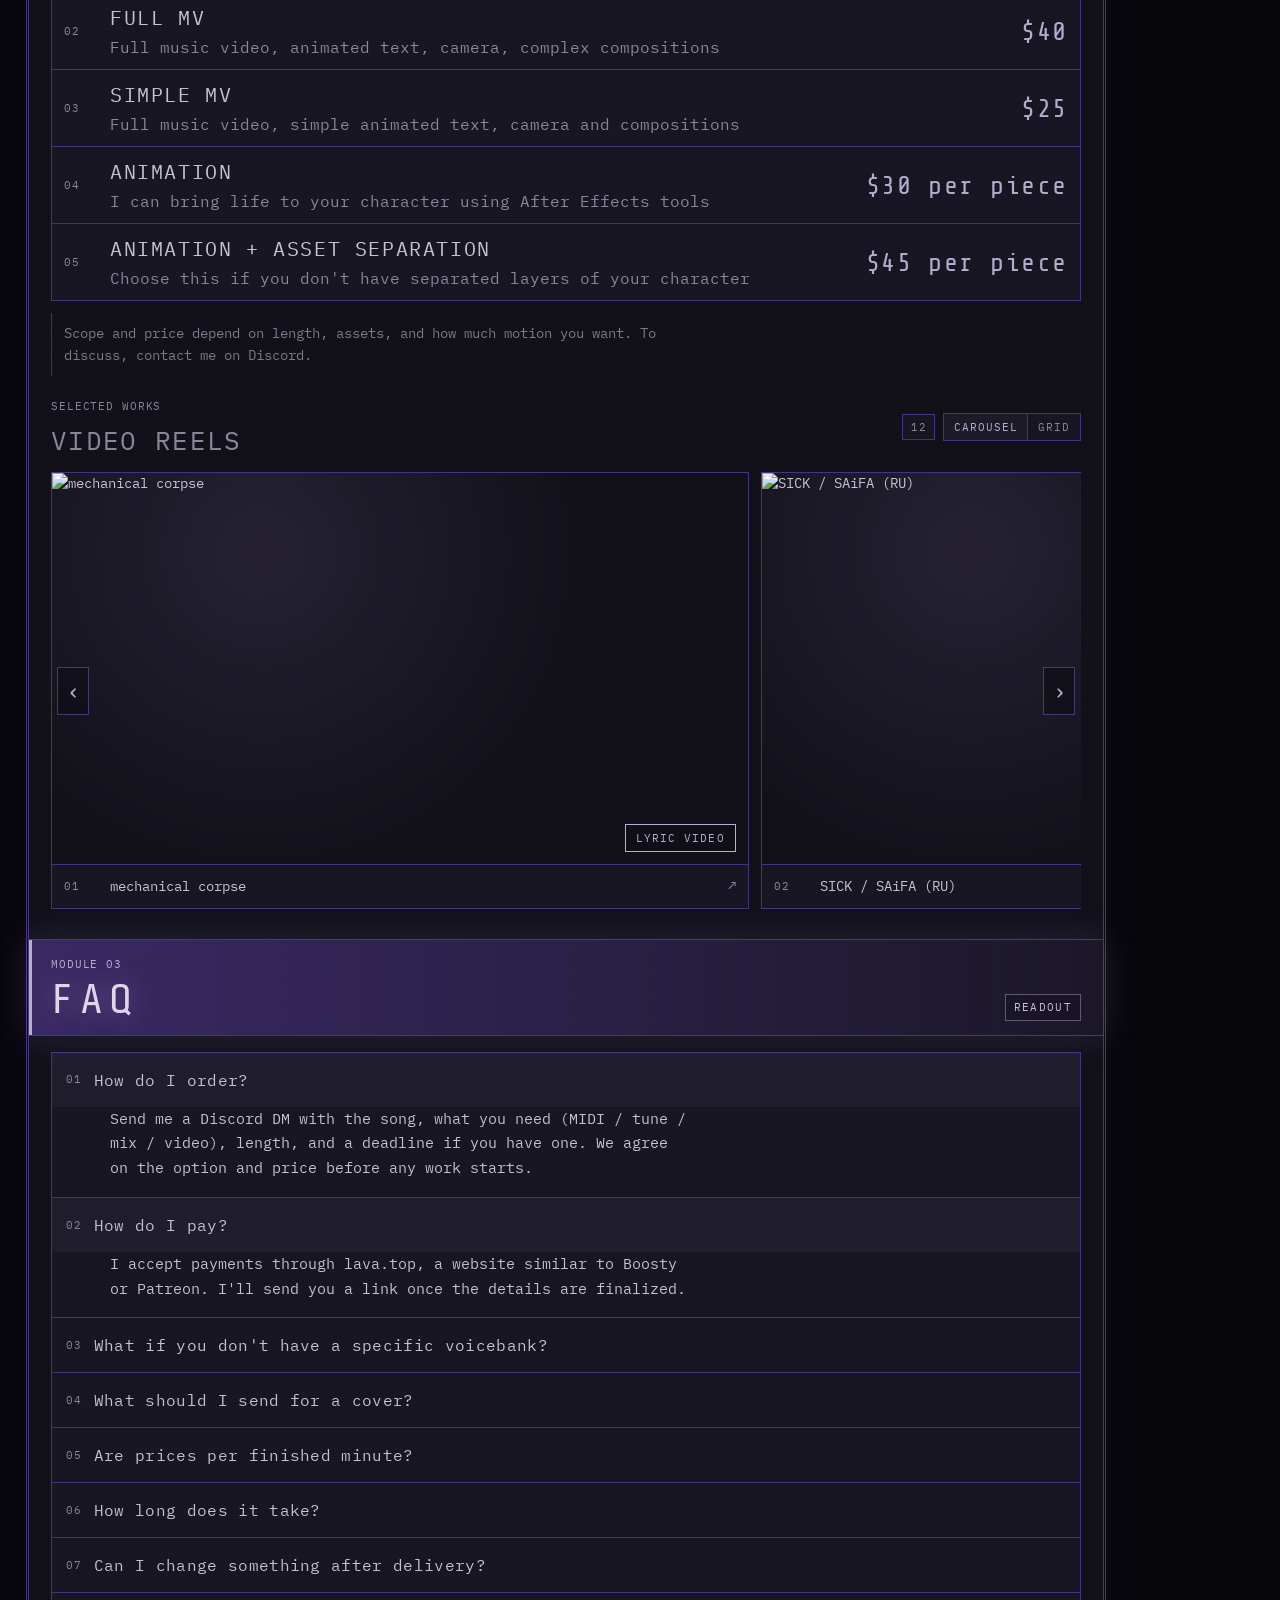
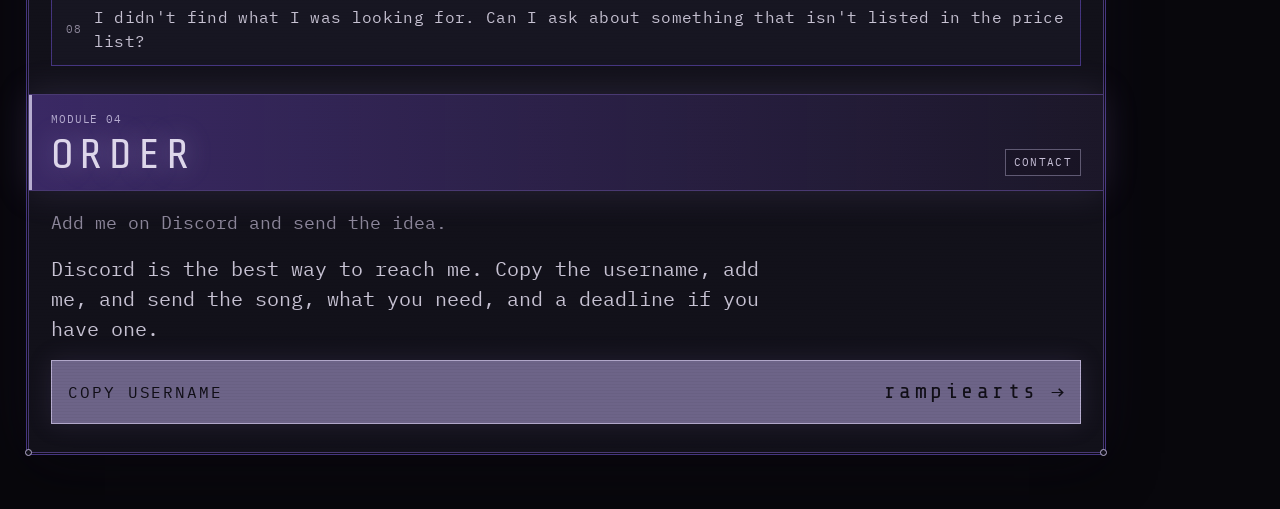
==== commit 398f2f4a: "Small changes" ====
--- a/commissions.html
+++ b/commissions.html
@@ -4,7 +4,7 @@
     <meta charset="UTF-8" />
     <meta name="viewport" content="width=device-width, initial-scale=1" />
     <title>Rampie — Commissions</title>
-    <meta name="description" content="Rampie — covers, mix, visuals. Commission menu." />
+    <meta name="description" content="Commission menu. Covers and Visuals." />
     <meta name="referrer" content="strict-origin-when-cross-origin" />
     <link rel="icon" href="assets/favicon.svg" type="image/svg+xml" />
     <link rel="preconnect" href="https://fonts.googleapis.com" />
@@ -135,7 +135,7 @@
             <header class="works-head">
               <div>
                 <p class="kicker">SELECTED WORKS</p>
-                <h3>COVER REELS</h3>
+                <span class="works-head-text">COVER REELS</span>
               </div>
               <div class="works-tools">
                 <span class="works-count" data-works-count>00</span>
@@ -223,7 +223,7 @@
             <header class="works-head">
               <div>
                 <p class="kicker">SELECTED WORKS</p>
-                <h3>VIDEO REELS</h3>
+                <span class="works-head-text">VIDEO REELS</span>
               </div>
               <div class="works-tools">
                 <span class="works-count" data-works-count>00</span>
@@ -259,9 +259,16 @@
               </summary>
               <p>Send me a Discord DM with the song, what you need (MIDI / tune / mix / video), length, and a deadline if you have one. We agree on the option and price before any work starts.</p>
             </details>
-            <details>
+            <details open>
               <summary>
                 <span class="idx">02</span>
+                <span>How do I pay?</span>
+              </summary>
+              <p>I accept payments through lava.top, a website similar to Boosty or Patreon. I'll send you a link once the details are finalized.</p>
+            </details>
+            <details>
+              <summary>
+                <span class="idx">03</span>
                 <span>What if you don't have a specific voicebank?</span>
               </summary>
               <p>If the voice bank requires a paid license, there are several options: <br><br>
@@ -272,31 +279,38 @@
             </details>
             <details>
               <summary>
-                <span class="idx">03</span>
+                <span class="idx">04</span>
                 <span>What should I send for a cover?</span>
               </summary>
               <p>MIDI, USTX, SVP, or VPR if you have it, any preferences - for example, how it should feel. Note the singer, tempo, and whether you want harmonies or backing vocals. WAV / instrumental helps for mix.</p>
             </details>
             <details>
               <summary>
-                <span class="idx">04</span>
+                <span class="idx">05</span>
                 <span>Are prices per finished minute?</span>
               </summary>
               <p>The prices for covers listed on this page are per minute of track. Video prices are also per minute, but character animations are priced for the whole piece, since theese are looped animations and the price varies more depending on complexity.</p>
             </details>
             <details>
               <summary>
-                <span class="idx">05</span>
+                <span class="idx">06</span>
                 <span>How long does it take?</span>
               </summary>
               <p>Depends on the option and the queue. A simple MIDI or lyric video is usually faster than a full cover or MV. I’ll give you a time window when we discuss.</p>
             </details>
             <details>
               <summary>
-                <span class="idx">06</span>
+                <span class="idx">07</span>
                 <span>Can I change something after delivery?</span>
               </summary>
               <p>Small fixes and changes are part of the job. But bigger changes are treated as extra work, so I can ask for an extra.</p>
+            </details>
+            <details>
+              <summary>
+                <span class="idx">08</span>
+                <span>I didn't find what I was looking for. Can I ask about something that isn't listed in the price list?</span>
+              </summary>
+              <p>Yes, I'm open to suggestions and would be happy to discuss your idea.</p>
             </details>
           </div>
         </section>
--- a/css/styles.css
+++ b/css/styles.css
@@ -3,14 +3,14 @@
   --bg-mid: #100e16;
   --panel: #12111a;
   --panel-2: #171622;
-  --line: #3a3648;
-  --line-hi: #5c5470;
+  --line: #453580;
+  --line-hi: #493972;
   --text: #c8c3d4;
   --text-dim: #8d879b;
   --accent: #8a80a8;
   --accent-hi: #b7add0;
   --fill: #6d6488;
-  --fill-hover: #8177a0;
+  --fill-hover: #6d5d9e;
   --ink-on-fill: #100e16;
   --font: "IBM Plex Mono", ui-monospace, monospace;
   --font-display: "Share Tech Mono", "IBM Plex Mono", monospace;
@@ -352,6 +352,7 @@
   margin: 18px 0;
   color: var(--text-dim);
   max-width: 52ch;
+  font-size: 18px;
 }
 
 .cta {
@@ -372,7 +373,7 @@
 }
 
 .cta-kicker {
-  font-size: 11px;
+  font-size: 16px;
   letter-spacing: 0.12em;
 }
 
@@ -530,7 +531,7 @@
   margin: 0 -22px 16px;
   padding: 12px 22px 14px;
   background:
-    linear-gradient(90deg, rgba(140, 124, 184, 0.55), rgba(109, 100, 136, 0.2) 100%);
+    linear-gradient(90deg, rgba(92, 62, 163, 0.55), rgba(69, 51, 104, 0.2) 100%);
   border-top: 1px solid var(--line-hi);
   border-bottom: 1px solid var(--line-hi);
   box-shadow:
@@ -573,6 +574,7 @@
 
 .page-blurb {
   max-width: 80ch;
+  font-size: 18px;
 }
 
 .mod {
@@ -651,18 +653,19 @@
 .opt-name {
   letter-spacing: 0.08em;
   color: var(--text);
+  font-size: 20px;
 }
 
 .opt-desc {
   color: var(--text-dim);
-  font-size: 12px;
+  font-size: 16px;
   letter-spacing: 0;
   text-transform: none;
 }
 
 .opt-price {
   font-family: var(--font-display);
-  font-size: 20px;
+  font-size: 26px;
   letter-spacing: 0.06em;
   color: var(--accent-hi);
   white-space: nowrap;
@@ -673,7 +676,7 @@
   padding: 10px 12px;
   border-left: 1px solid var(--line-hi);
   color: var(--text-dim);
-  font-size: 12px;
+  font-size: 14px;
   line-height: 1.55;
   max-width: 78ch;
   opacity: 0.88;
@@ -685,6 +688,11 @@
 
 .works-head {
   margin-bottom: 10px;
+  
+}
+
+.works-head-text {
+  font-size: 26px;
 }
 
 .works-tools {
@@ -911,6 +919,7 @@
   margin: 0 0 16px;
   max-width: 62ch;
   color: var(--text);
+  font-size: 20px;
 }
 
 .mod-order .cta {
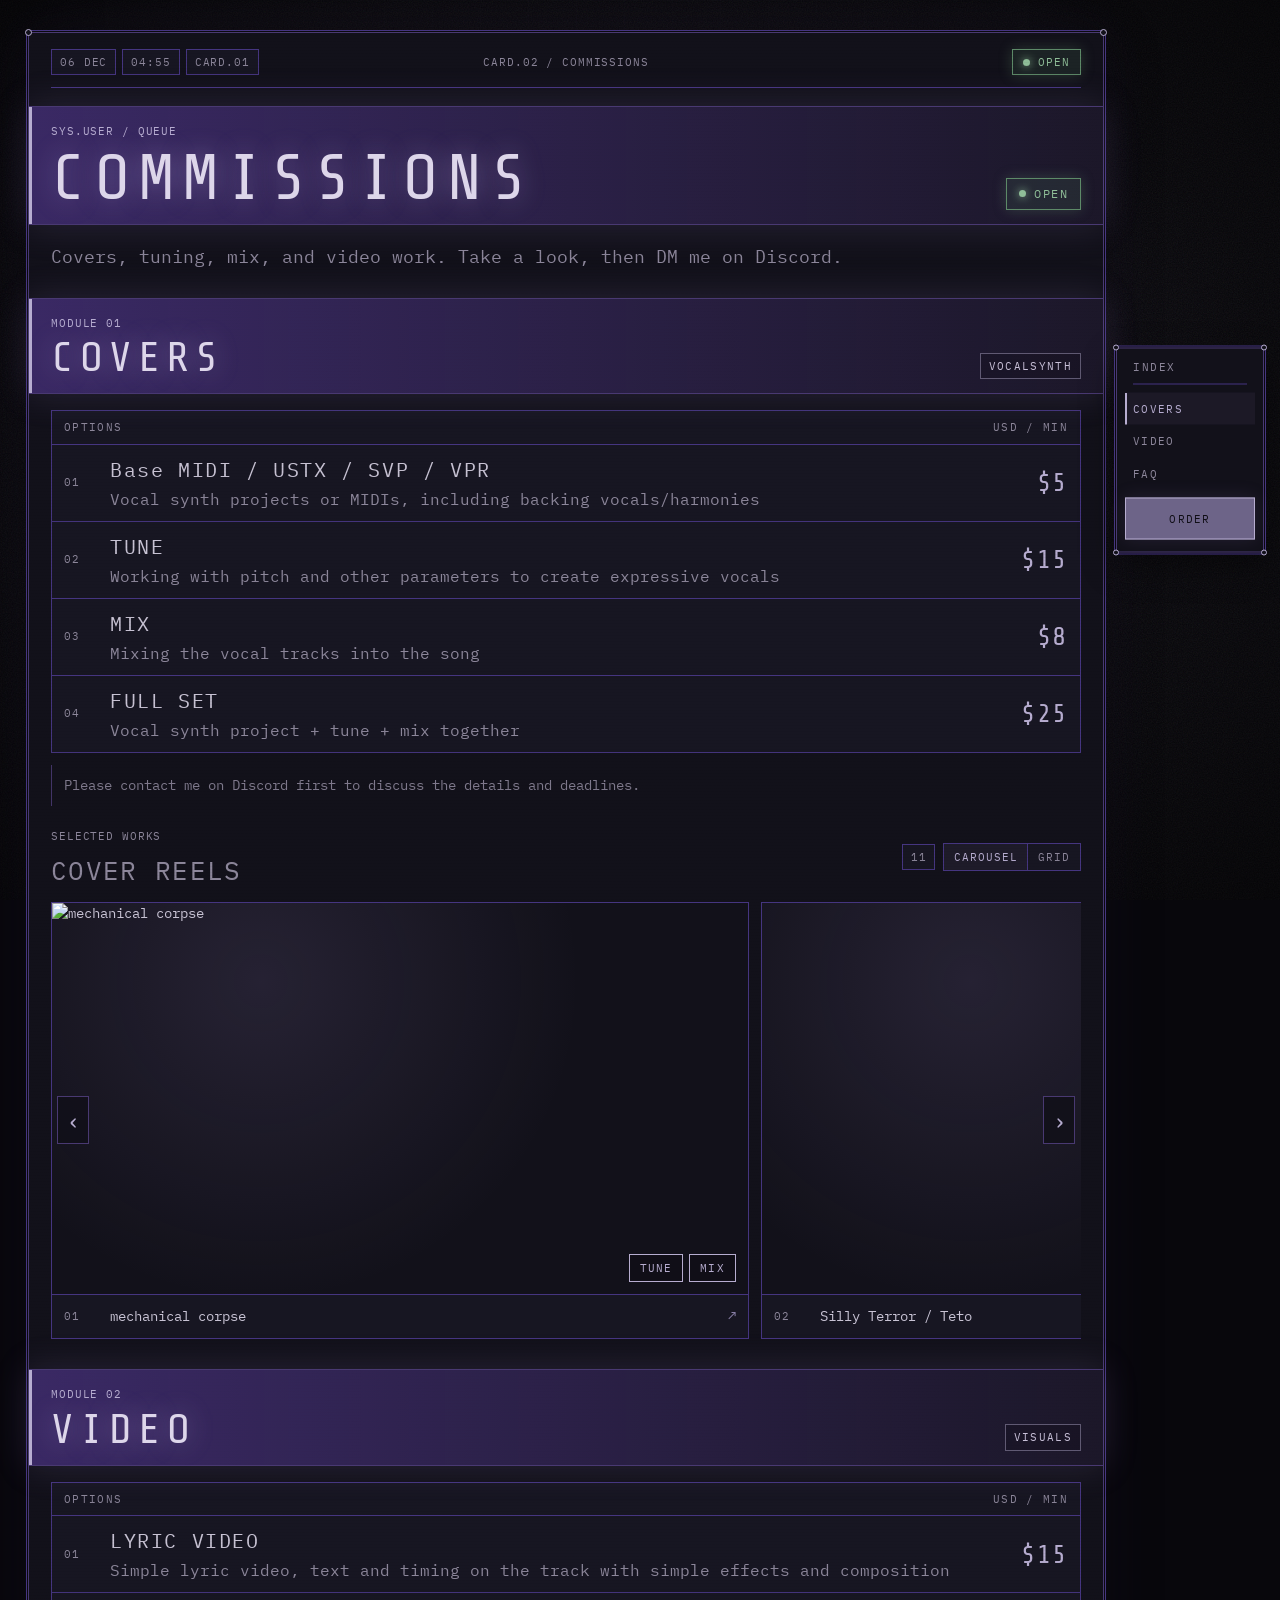
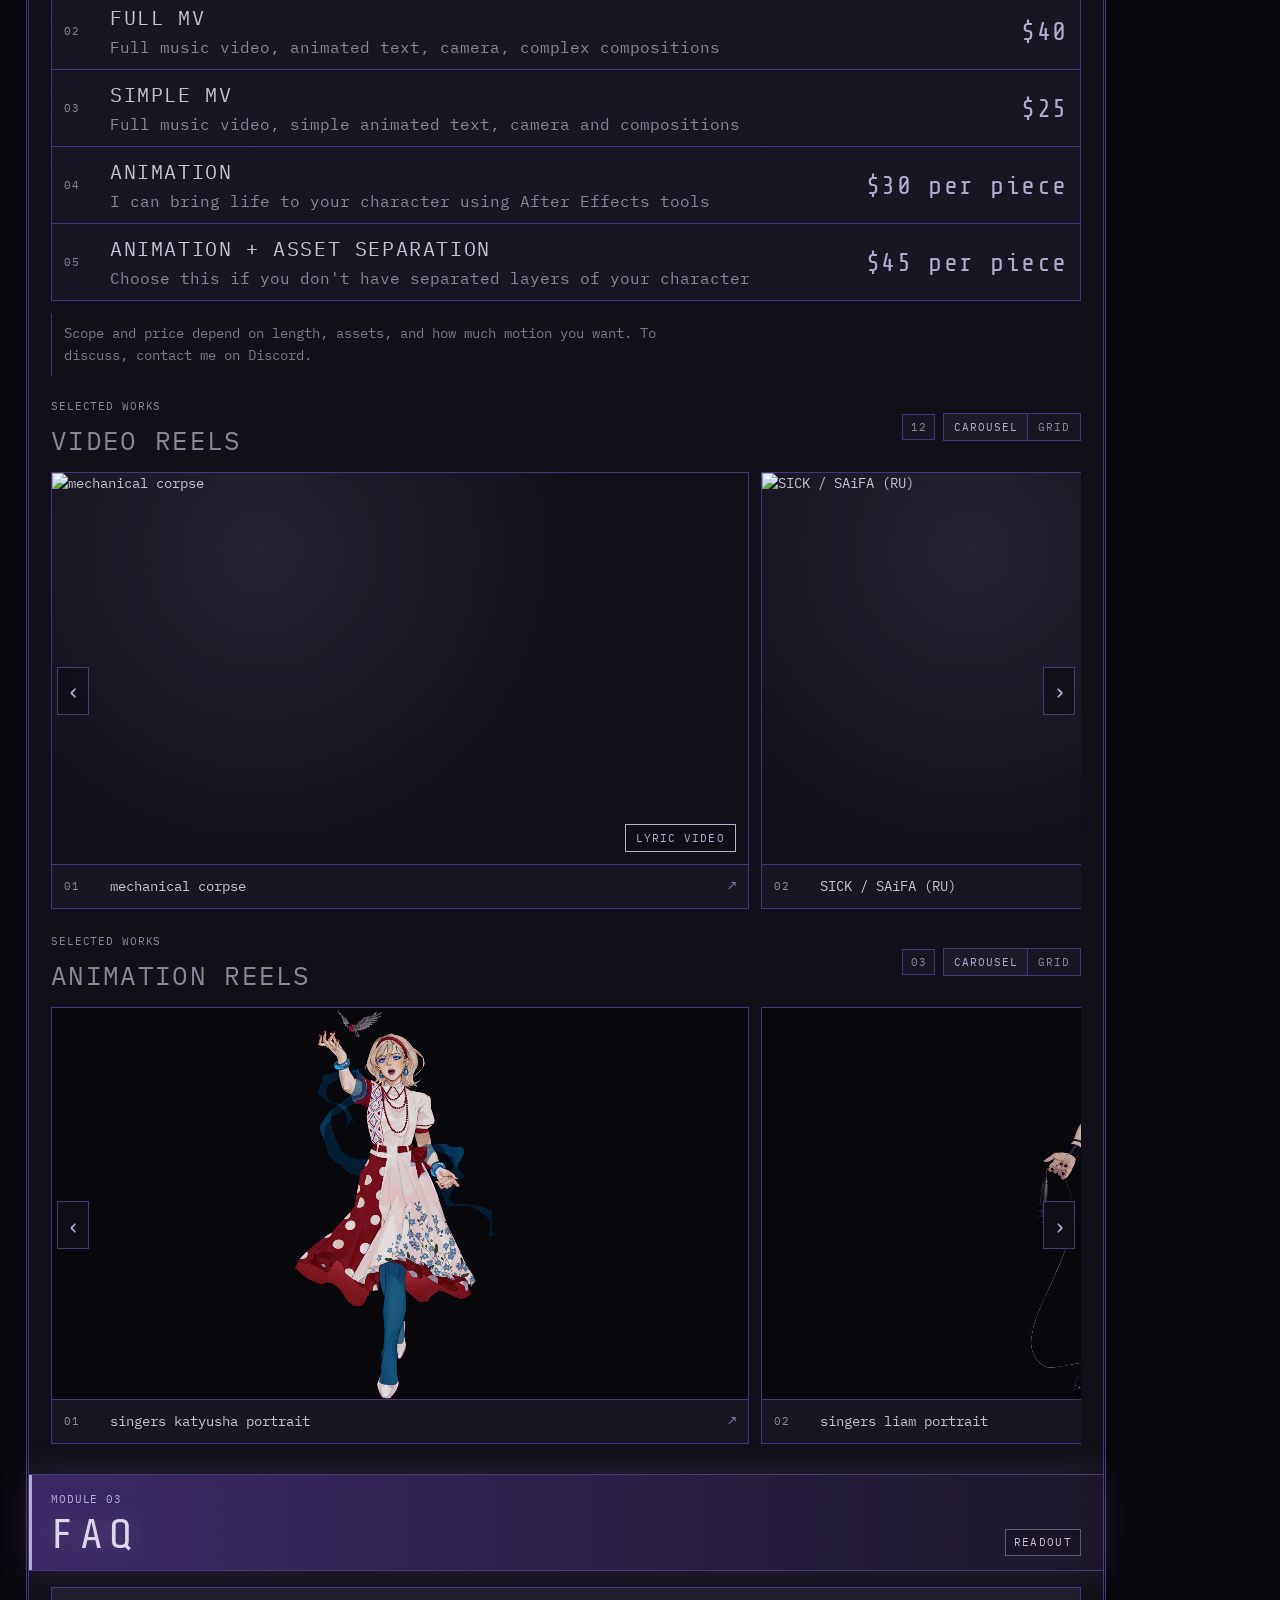
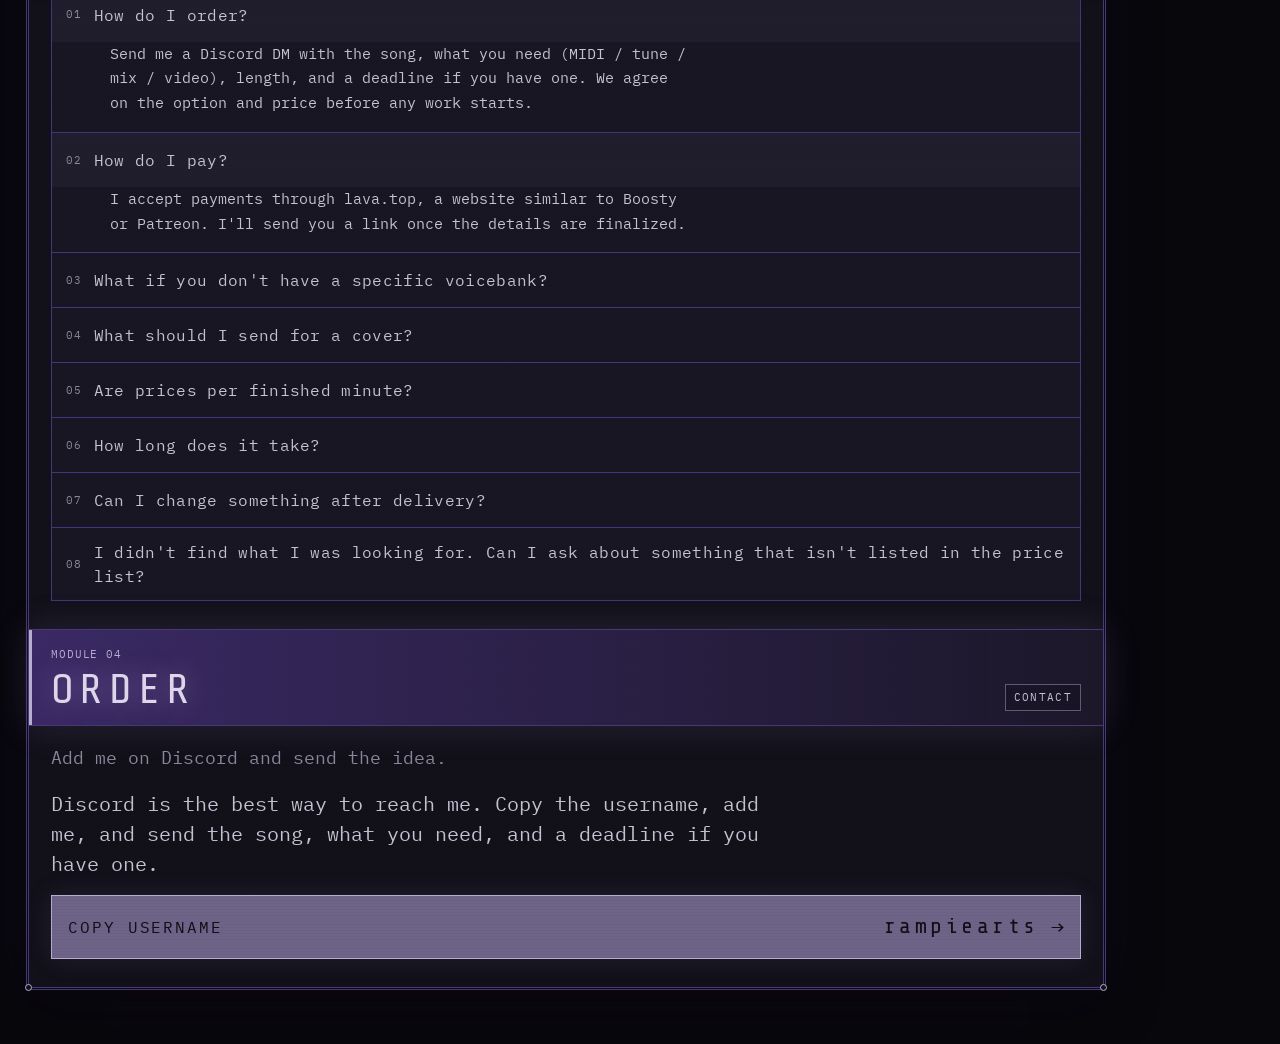
==== commit 605a6a25: "Animations Reel" ====
--- a/commissions.html
+++ b/commissions.html
@@ -239,6 +239,33 @@
               <button type="button" class="carousel-btn next" data-carousel-next aria-label="Next">›</button>
             </div>
           </div>
+
+          <!--
+            АНИМАЦИИ — webm из папки assets/animations/.
+            Положи файлы туда; карусель подхватит их сама.
+            Если локально не видно — перечисли имена в assets/animations/list.json.
+            Названия/теги по желанию можно задать в data/works.js.
+          -->
+          <div class="works" data-works="animations" data-works-folder="assets/animations">
+            <header class="works-head">
+              <div>
+                <p class="kicker">SELECTED WORKS</p>
+                <span class="works-head-text">ANIMATION REELS</span>
+              </div>
+              <div class="works-tools">
+                <span class="works-count" data-works-count>00</span>
+                <div class="view-toggle" role="group" aria-label="Works layout">
+                  <button type="button" class="is-on" data-view="carousel">CAROUSEL</button>
+                  <button type="button" data-view="grid">GRID</button>
+                </div>
+              </div>
+            </header>
+            <div class="carousel">
+              <button type="button" class="carousel-btn prev" data-carousel-prev aria-label="Previous">‹</button>
+              <div class="carousel-track" data-carousel-track tabindex="0"></div>
+              <button type="button" class="carousel-btn next" data-carousel-next aria-label="Next">›</button>
+            </div>
+          </div>
         </section>
 
         <!-- FAQ — вопросы и ответы можно править здесь. -->
--- a/css/styles.css
+++ b/css/styles.css
@@ -810,12 +810,19 @@
 }
 
 .work-media img,
-.work-media iframe {
+.work-media iframe,
+.work-media video {
   width: 100%;
   height: 100%;
   border: 0;
   object-fit: cover;
   display: block;
+}
+
+.work-media video {
+  object-fit: contain;
+  background: #0a090e;
+  pointer-events: none;
 }
 
 .work-tags {
@@ -1054,7 +1061,8 @@
 }
 
 .work-overlay-body iframe,
-.work-overlay-body img {
+.work-overlay-body img,
+.work-overlay-body video {
   width: 100%;
   height: 100%;
   border: 0;
